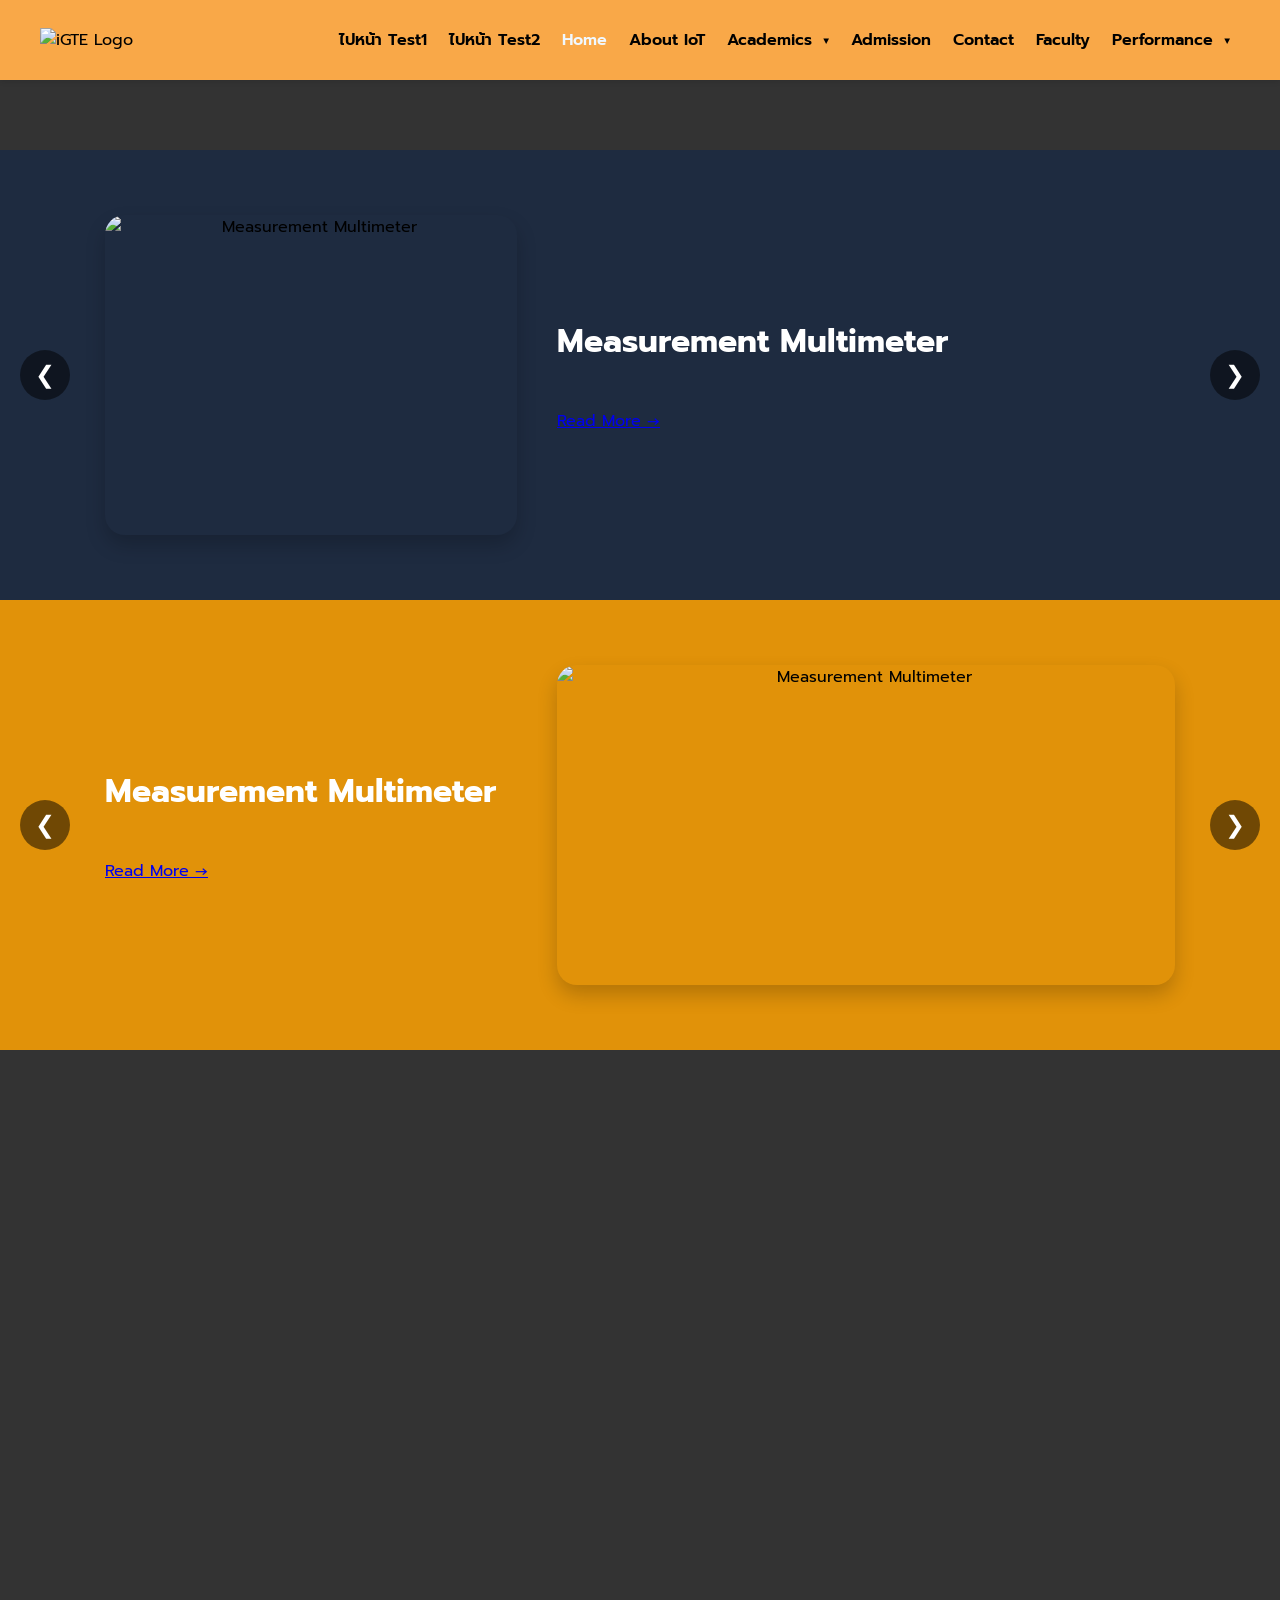
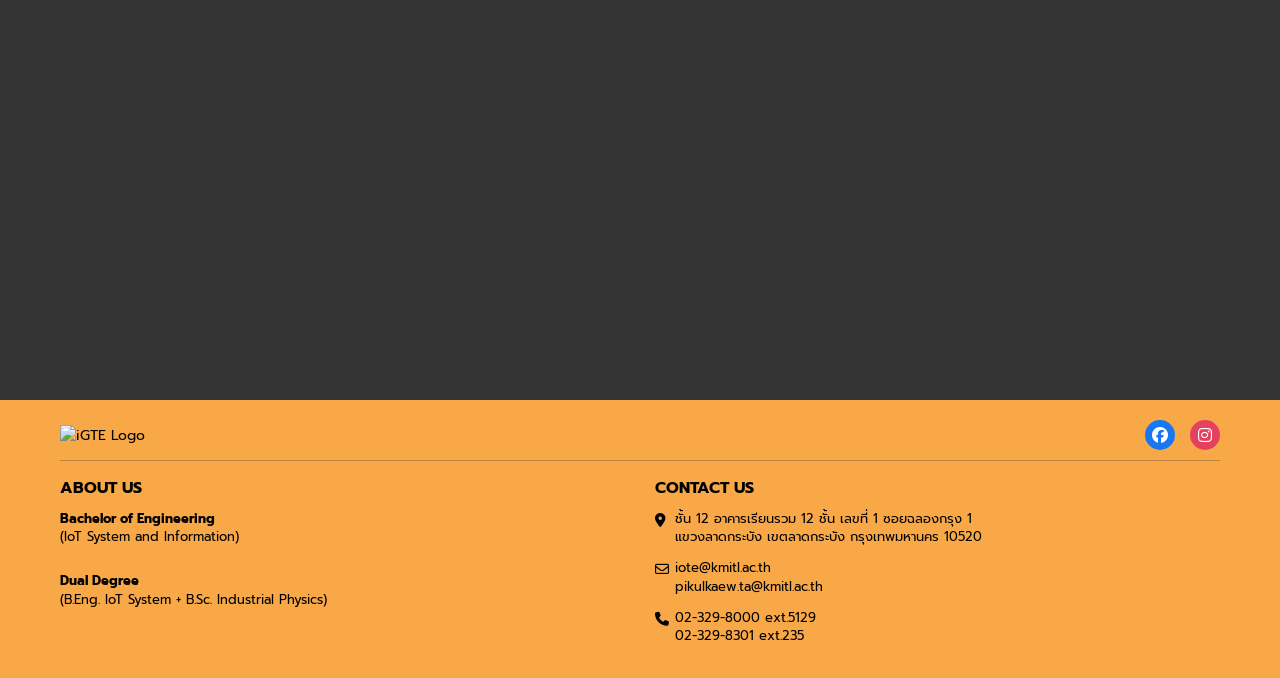
==== index.html @ b1ec57cf "up" ====
<!DOCTYPE html>
<html lang="th">

<head>
    <meta charset="UTF-8">
    <meta name="viewport" content="width=device-width, initial-scale=1.0">
    <title>ioTE KMITL</title>
    <link href="https://fonts.googleapis.com/css2?family=Prompt:wght@300;400;600&display=swap" rel="stylesheet">
    <link rel="stylesheet" href="https://cdnjs.cloudflare.com/ajax/libs/font-awesome/6.4.0/css/all.min.css">
    <link rel="stylesheet" href="style.css">
</head>

<body>

    <header class="navbar" id="main-nav">
        <div class="logo">
            <img src="https://placehold.co/180x60/orange/white?text=IoTE+KMITL" alt="iGTE Logo">
        </div>

        <div class="menu-icon" onclick="toggleMenu()">
            <span></span>
            <span></span>
            <span></span>
        </div>

        <nav id="menu-container">
            <ul class="nav-links">
                <li><a href="../Test1/Test1.html">ไปหน้า Test1</a></li>
                <li><a href="../Test2/Test2.html">ไปหน้า Test2</a></li>
                <li><a href="../Home/index.html" style="color:aliceblue">Home</a></li>
                <li><a href="../About_IoT/index.html">About IoT</a></li>

                <li class="dropdown">
                    <a href="../Academics/index.html">Academics <span class="arrow">▼</span></a>
                    <ul class="dropdown-menu">
                        <li><a href="../Academics/IoT/index.html">IoT System and information</a></li>
                        <li><a href="../Academics/ComIoT/index.html">Computer Engineering & IoT</a></li>
                    </ul>
                </li>

                <li><a href="../Admission/index.html">Admission</a></li>
                <li><a href="../Contact/index.html">Contact</a></li>
                <li><a href="../Faculty/index.html">Faculty</a></li>

                <li class="dropdown dropdown-right">
                    <a href="../Performance/index.html">Performance <span class="arrow">▼</span></a>
                    <ul class="dropdown-menu">
                        <li><a href="../Performance/DCL/index.html">Definition of Cybersecurity Lab</a></li>
                        <li><a href="../Performance/CLR/index.html">Cybersecurity Lab Researcher</a></li>
                    </ul>
                </li>
            </ul>
        </nav>
    </header>

    <main>
        <section class="home-demo">
            <div class="slider-container" style="background-color: #1e2b40; /* สีพื้นหลังตามภาพ */">
                <div class="slider-wrapper" id="sliderWrapper">
                    <div class="slide-item active">
                        <img src="img/Apirat.jpg" alt="Measurement Multimeter">
                        <div class="slide-content">
                            <h2>Measurement Multimeter</h2>
                            <a href="#">Read More →</a>
                        </div>
                    </div>
                    <div class="slide-item">
                        <img src="img/Attasit.jpg" alt="IoT Project">
                        <div class="slide-content">
                            <h2>IoT System</h2>
                            <a href="#">Read More →</a>
                        </div>
                    </div>
                    <div class="slide-item">
                        <img src="img/Auttapon.jpg" alt="IoT Project">
                        <div class="slide-content">
                            <h2>IoT System</h2>
                            <a href="#">Read More →</a>
                        </div>
                    </div>
                    <div class="slide-item">
                        <img src="img/Boonchana.jpg" alt="IoT System">
                        <div class="slide-content">
                            <h2>IoT System</h2>
                            <a href="#">Read More →</a>
                        </div>
                    </div>
                </div>

                <button class="prev-btn" onclick="moveSlide(-1)">&#10094;</button>
                <button class="next-btn" onclick="moveSlide(1)">&#10095;</button>
            </div>
            <div class="slider-container" style="background-color: #e19209; /* สีพื้นหลังตามภาพ */">
                <div class="slider-wrapper" id="sliderWrapper">
                    <div class="slide-item active">
                        <div class="slide-content">
                            <h2>Measurement Multimeter</h2>
                            <a href="#">Read More →</a>
                        </div>
                        <img src="img/Apirat.jpg" alt="Measurement Multimeter">
                    </div>
                    <div class="slide-item">
                        <div class="slide-content">
                            <h2>IoT System</h2>
                            <a href="#">Read More →</a>
                        </div>
                        <img src="img/Apirat.jpg" alt="Measurement Multimeter">
                    </div>
                    <div class="slide-item">
                        <div class="slide-content">
                            <h2>IoT System</h2>
                            <a href="#">Read More →</a>
                        </div>
                        <img src="img/Apirat.jpg" alt="Measurement Multimeter">
                    </div>
                    <div class="slide-item">
                        <div class="slide-content">
                            <h2>IoT System</h2>
                            <a href="#">Read More →</a>
                        </div>
                        <img src="img/Apirat.jpg" alt="Measurement Multimeter">
                    </div>
                </div>

                <button class="prev-btn" onclick="moveSlide(-1)">&#10094;</button>
                <button class="next-btn" onclick="moveSlide(1)">&#10095;</button>
            </div>
        </section>
    </main>

    <footer>
        <div class="container">
            <div class="footer-top">
                <div class="footer-logo">
                    <img src="https://placehold.co/150x50/orange/white?text=IoTE+Logo" alt="iGTE Logo">
                </div>
                <div class="social-icons">
                    <a href="#"><i class="fa-brands fa-facebook"></i></a>
                    <a href="#"><i class="fa-brands fa-instagram"></i></a>
                </div>
            </div>

            <hr class="footer-line">

            <div class="footer-bottom">
                <div class="footer-col">
                    <h3>ABOUT US</h3>
                    <p><strong>Bachelor of Engineering</strong><br>
                        (IoT System and Information)</p>
                    <br>
                    <p><strong>Dual Degree</strong><br>
                        (B.Eng. IoT System + B.Sc. Industrial Physics)</p>
                </div>

                <div class="footer-col contact-info">
                    <h3>CONTACT US</h3>
                    <div class="contact-item">
                        <i class="fa-solid fa-location-dot"></i>
                        <p>ชั้น 12 อาคารเรียนรวม 12 ชั้น เลขที่ 1 ซอยฉลองกรุง 1 <br>
                            แขวงลาดกระบัง เขตลาดกระบัง กรุงเทพมหานคร 10520</p>
                    </div>
                    <div class="contact-item">
                        <i class="fa-regular fa-envelope"></i>
                        <p>iote@kmitl.ac.th<br>pikulkaew.ta@kmitl.ac.th</p>
                    </div>
                    <div class="contact-item">
                        <i class="fa-solid fa-phone"></i>
                        <p>02-329-8000 ext.5129<br>02-329-8301 ext.235</p>
                    </div>
                </div>
            </div>
        </div>
    </footer>

    <script src="script.js"></script>
</body>

</html>
---- style.css ----
/* =========================================
   1. RESET & GLOBAL STYLES (การตั้งค่าพื้นฐาน)
   ========================================= */
* {
    margin: 0;
    padding: 0;
    box-sizing: border-box;
}

body {
    font-family: 'Prompt', sans-serif;
    background-color: #333; /* สีพื้นหลัง */
    
    /* Sticky Footer Setup: ดัน Footer ลงล่างเสมอ */
    display: flex;
    flex-direction: column;
    min-height: 100vh;
}

main {
    flex: 1; /* ส่วนเนื้อหาจะขยายเต็มพื้นที่ว่าง */
}

/* --- Layout Utilities --- */
.container {
    max-width: 1200px;
    margin: 0 auto;
    padding: 0 20px;
}

/* คลาสสำหรับหน้า Home (Demo) */
.home-demo {
    height: 2000px;      /* ความสูงหลอกๆ เพื่อให้มีพื้นที่เลื่อน */
    padding-top: 150px;  /* ดันเนื้อหาลงมา ไม่ให้โดน Header บัง */
    text-align: center;  /* จัดข้อความกึ่งกลาง */
}


/* =========================================
   2. HEADER & NAVIGATION (ส่วนหัวและเมนู)
   ========================================= */
.navbar {
    display: flex;
    justify-content: space-between;
    align-items: center;
    background-color: #F9A848;
    padding: 10px 40px;
    height: 80px;
    box-shadow: 0 2px 5px rgba(0,0,0,0.1);
    
    /* Fixed Position */
    position: fixed;
    top: 0; 
    width: 100%;
    z-index: 1000;
    transition: top 0.3s ease-in-out;
}

.logo img {
    height: 50px;
    object-fit: contain;
}

/* --- Menu List --- */
.nav-links {
    list-style: none;
    display: flex;
    gap: 2px;
    position: relative;
}

.nav-links li a {
    text-decoration: none;
    color: #000;
    font-weight: 600;
    font-size: 16px;
    transition: all 0.3s ease;
    display: block;
    padding: 20px 10px;
    border-radius: 8px;
}

.nav-links li a:hover,
.nav-links li a.active {
    color: #fff;
    background-color: rgba(255, 123, 0, 0.658);
}

.arrow {
    font-size: 10px;
    margin-left: 5px;
    vertical-align: middle;
}


/* =========================================
   3. DROPDOWN MENU (เมนูย่อย)
   ========================================= */
.dropdown { 
    position: relative; 
}

.dropdown-menu {
    display: none;
    position: absolute;
    top: 100%; /* ให้ติดขอบล่างปุ่มแม่พอดี */
    left: 0;
    background-color: #fff;
    box-shadow: 0 8px 16px rgba(0,0,0,0.2);
    min-width: 250px;
    list-style: none;
    padding: 10px 0;
    border-radius: 10px;
    z-index: 1000;
}

.dropdown:hover .dropdown-menu { 
    display: block; 
}

.dropdown-menu li a {
    color: #333;
    padding: 10px 20px;
    display: block;
    font-size: 14px;
    font-weight: 400;
}

.dropdown-menu li a:hover {
    background-color: #f1f1f1;
    color: #F9A848;
}

/* Dropdown ชิดขวา */
.dropdown-right .dropdown-menu {
    left: auto;
    right: 0;
}

/* สะพานล่องหนกันเมนูหายตอนเลื่อนเมาส์ */
.dropdown-menu::before {
    content: "";
    display: block;
    position: absolute;
    width: 100%;
    height: 20px;
    top: -20px;
    left: 0;
    background-color: transparent;
}


/* =========================================
   4. FOOTER (ส่วนท้ายเว็บ)
   ========================================= */
footer {
    background-color: #F9A848;
    padding: 20px 0; /* Compact size */
    color: #000;
    margin-top: auto; 
    font-size: 14px;
}

/* --- Footer Top (Logo & Social) --- */
.footer-top {
    display: flex;
    justify-content: space-between;
    align-items: center;
    margin-bottom: 10px;
}

.footer-logo img {
    height: 35px;
    object-fit: contain;
}

.social-icons a {
    color: #fff;
    font-size: 16px;
    margin-left: 10px;
    width: 30px; 
    height: 30px;
    display: inline-flex;
    justify-content: center;
    align-items: center;
    border-radius: 50%;
    text-decoration: none;
}
.social-icons a:nth-child(1) { background-color: #1877F2; }
.social-icons a:nth-child(2) { background-color: #E4405F; }

/* --- Footer Divider --- */
.footer-line {
    border: none;
    border-top: 1px solid #333;
    margin-bottom: 15px;
    opacity: 0.3;
}

/* --- Footer Bottom (Content) --- */
.footer-bottom {
    display: flex;
    justify-content: space-between;
    gap: 30px;
}

.footer-col { flex: 1; }

.footer-col h3 {
    font-weight: 700;
    margin-bottom: 10px;
    font-size: 16px;
    text-transform: uppercase;
}

.footer-col p {
    font-size: 13px;
    line-height: 1.4;
    margin-bottom: 5px;
}

/* --- Contact Info --- */
.contact-item {
    display: flex;
    align-items: flex-start;
    margin-bottom: 8px;
}

.contact-item i {
    width: 20px;
    font-size: 14px;
    margin-top: 3px; 
}


/* =========================================
   5. RESPONSIVE & MOBILE (ส่วนแสดงผลมือถือ)
   ========================================= */

/* --- ปุ่ม Hamburger (ซ่อนใน Desktop) --- */
.menu-icon {
    display: none;
    flex-direction: column;
    cursor: pointer;
    gap: 5px;
}

.menu-icon span {
    width: 25px; 
    height: 3px; 
    background-color: #000;
    transition: 0.3s;
}

/* --- Footer Responsive (Tablet/Mobile) --- */
@media (max-width: 768px) {
    .footer-bottom, .footer-top {
        flex-direction: column;
        text-align: center;
        gap: 15px;
    }
    .footer-line { margin: 15px 0; }
    .social-icons { margin-top: 10px; }
    .contact-item { justify-content: center; }
}

/* --- Navbar Responsive (Mobile Menu) --- */
@media screen and (max-width: 950px) {
    /* แสดงปุ่ม Hamburger */
    .menu-icon { 
        display: flex; 
    }

    /* ซ่อนเมนูหลัก และปรับให้เป็น Popup */
    #menu-container {
        display: none; 
        position: absolute;
        top: 60px; /* ความสูงเท่า Navbar ใหม่ */
        left: 0; 
        width: 100%;
        background-color: #F9A848; 
        padding-bottom: 20px;
        box-shadow: 0 5px 5px rgba(0,0,0,0.1);
        flex-direction: column;
    }

    /* แสดงเมนูเมื่อมี Class .show */
    #menu-container.show { 
        display: block; 
    }

    /* จัดเรียงลิงก์เป็นแนวตั้ง */
    .nav-links {
        flex-direction: column;
        gap: 0; 
    }

    .nav-links li {
        width: 100%;
        text-align: center;
    }
    
    /* ปรับ Dropdown ในมือถือ */
    .dropdown-menu {
        position: static;
        width: 100%;
        box-shadow: none;
        background-color: #F9A848;
        display: none;
        padding: 0;
    }
    
    .dropdown:hover .dropdown-menu {
        display: block;
    }
    
    .dropdown-menu::before { display: none; }
}
.slider-container {
    position: relative;
    width: 100%;
    max-width: 1440px;
    margin: 0 auto 40px auto;
    overflow: hidden; /* ซ่อนรูปที่ไม่เกี่ยวข้อง */
    /* border-radius: 15px; */
    margin: 0%;
    padding: 25px;
}
.slider-wrapper {
    display: flex;
    transition: transform 0.5s ease-in-out;
}

.slide-item {
    min-width: 100%;
    display: grid; /* ใช้ Grid แทน Flex เพื่อล็อคคอลัมน์ */
    grid-template-columns: 1fr 1.5fr; /* ฝั่งรูป 1 ส่วน, ฝั่งข้อความ 1.5 ส่วน */
    align-items: center; /* จัดให้อยู่กึ่งกลางแนวตั้งพร้อมกัน */
    padding: 40px 80px; /* เพิ่ม padding ซ้ายขวาให้ห่างจากปุ่มลูกศร */
    gap: 40px; /* ระยะห่างระหว่างรูปกับข้อความที่คงที่ */
    box-sizing: border-box;
}

/* ล็อคขนาดรูปภาพ */
.slide-item img {
    width: 100%;       /* กว้างเต็มคอลัมน์ที่ Grid แบ่งให้ */
    height: 320px;     /* บังคับความสูงเท่ากันทุกรูป */
    object-fit: cover; /* ตัดรูปให้พอดีกรอบ ไม่ให้รูปเบี้ยว */
    border-radius: 20px;
    box-shadow: 0 10px 20px rgba(0,0,0,0.2);
}

/* ล็อคตำแหน่งข้อความ */
.slide-content {
    text-align: left;
    display: flex;
    flex-direction: column;
    justify-content: center;
}

.slide-content h2 {
    font-size: 2rem;
    margin-bottom: 15px;
    color: white;
    /* ถ้าชื่อยาวเกินไป ให้ขึ้นบรรทัดใหม่แต่ไม่ดัน Layout */
    min-height: 2.4em; 
}

/* ปุ่มกด */
.prev-btn, .next-btn {
    position: absolute;
    top: 50%;
    transform: translateY(-50%);
    
    width: 50px;  /* 1. กำหนดความกว้างที่แน่นอน */
    height: 50px; /* 1. กำหนดความสูงให้เท่ากับความกว้าง */
    /* padding: 15px; เอาบรรทัดนี้ออก */

    display: flex;           /* 3. ใช้ Flexbox */
    justify-content: center; /* 3. จัดกึ่งกลางแนวนอน */
    align-items: center;     /* 3. จัดกึ่งกลางแนวตั้ง */

    background: rgba(0, 0, 0, 0.5); /* ปรับสีพื้นหลังให้เข้มขึ้นนิดนึงเพื่อให้เห็นชัด (ตามรูป) */
    border: none;
    color: white;
    font-size: 24px; /* เพิ่มขนาดไอคอนให้สมดุลกับปุ่ม */
    cursor: pointer;
    z-index: 10;
    border-radius: 50%; /* 2. เมื่อกว้าง=สูง อันนี้จะทำให้เป็นวงกลมเป๊ะ */
    transition: 0.3s;
}

/* ส่วนอื่นๆ เหมือนเดิมครับ */
.prev-btn:hover, .next-btn:hover {
    background: rgba(255, 170, 66, 0.8);
}
.prev-btn { left: 20px; }
.next-btn { right: 20px; }

@media (max-width: 768px) {
    .slide-item {
        grid-template-columns: 1fr; /* เปลี่ยนเป็นคอลัมน์เดียว */
        text-align: center;
        padding: 40px 20px; /* ลด Padding ลง */
    }
    .slide-content {
        align-items: center; /* จัดข้อความให้อยู่ตรงกลาง */
    }
}
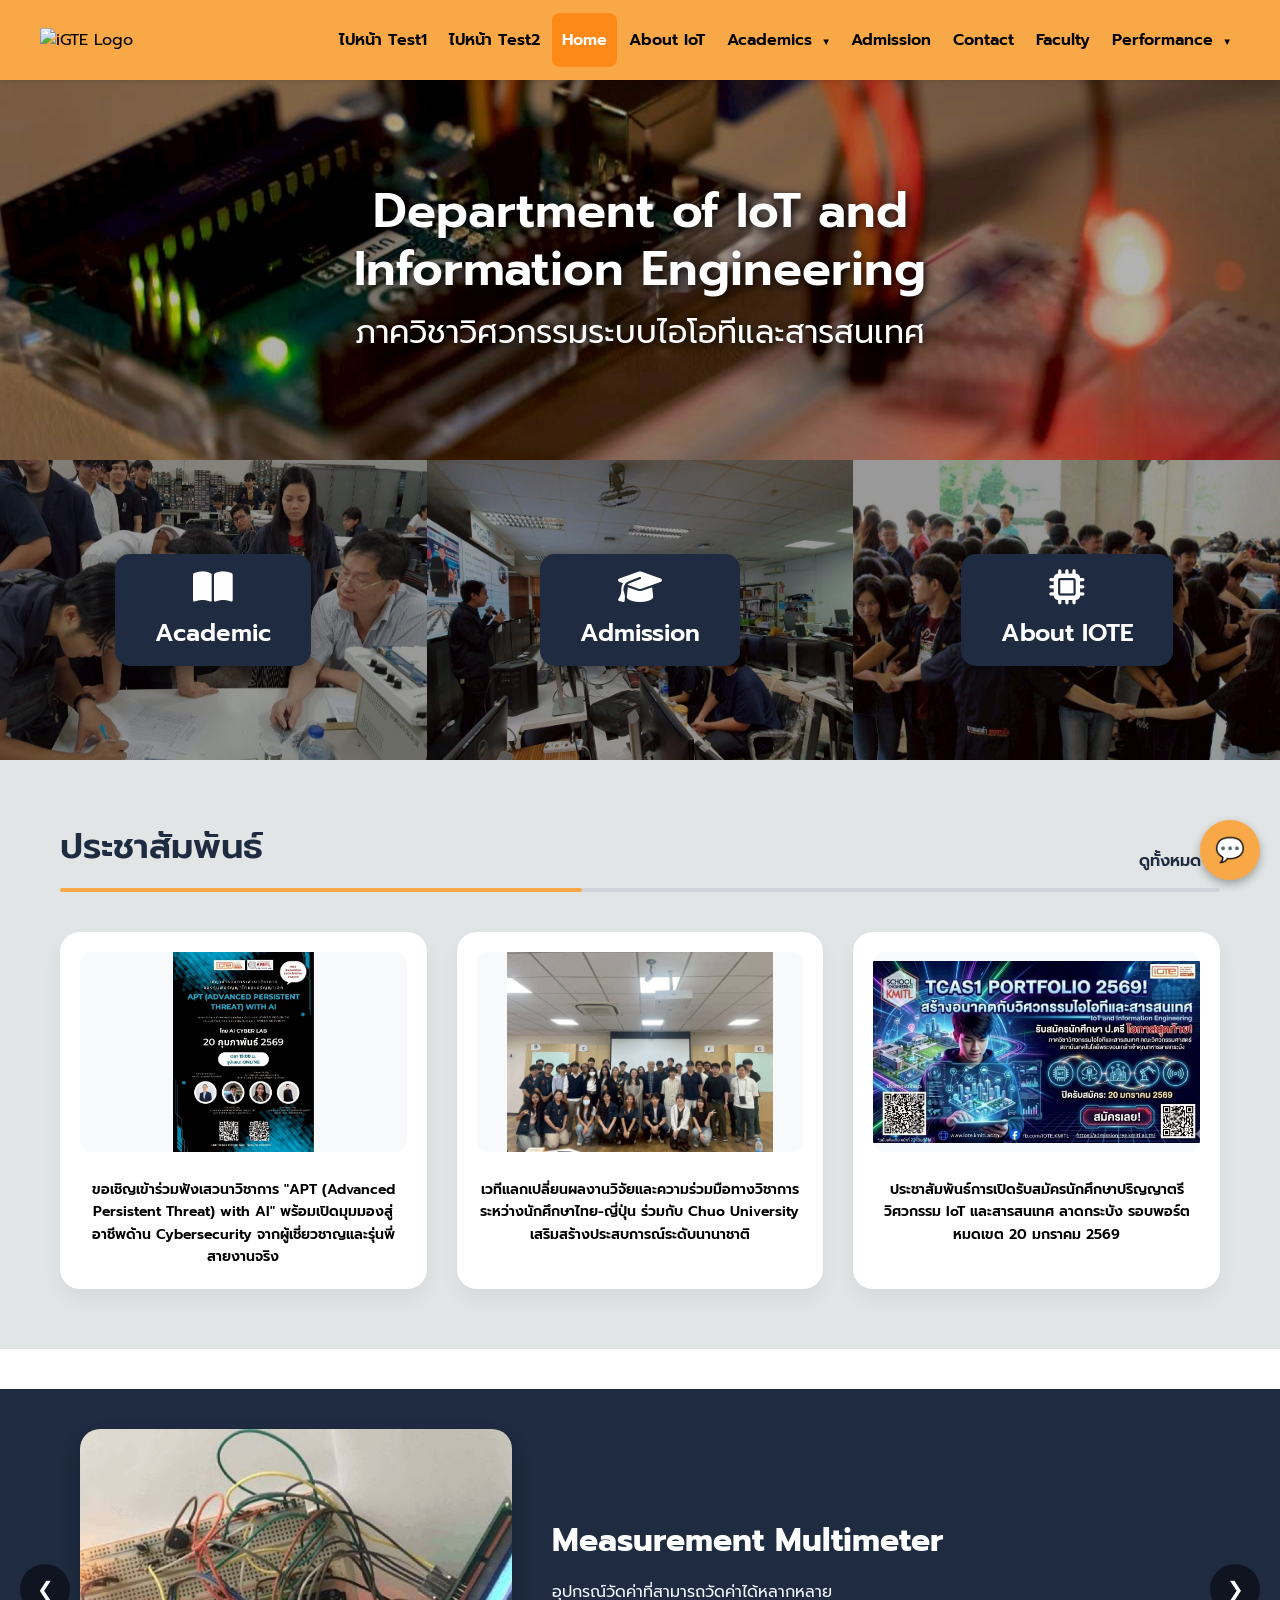
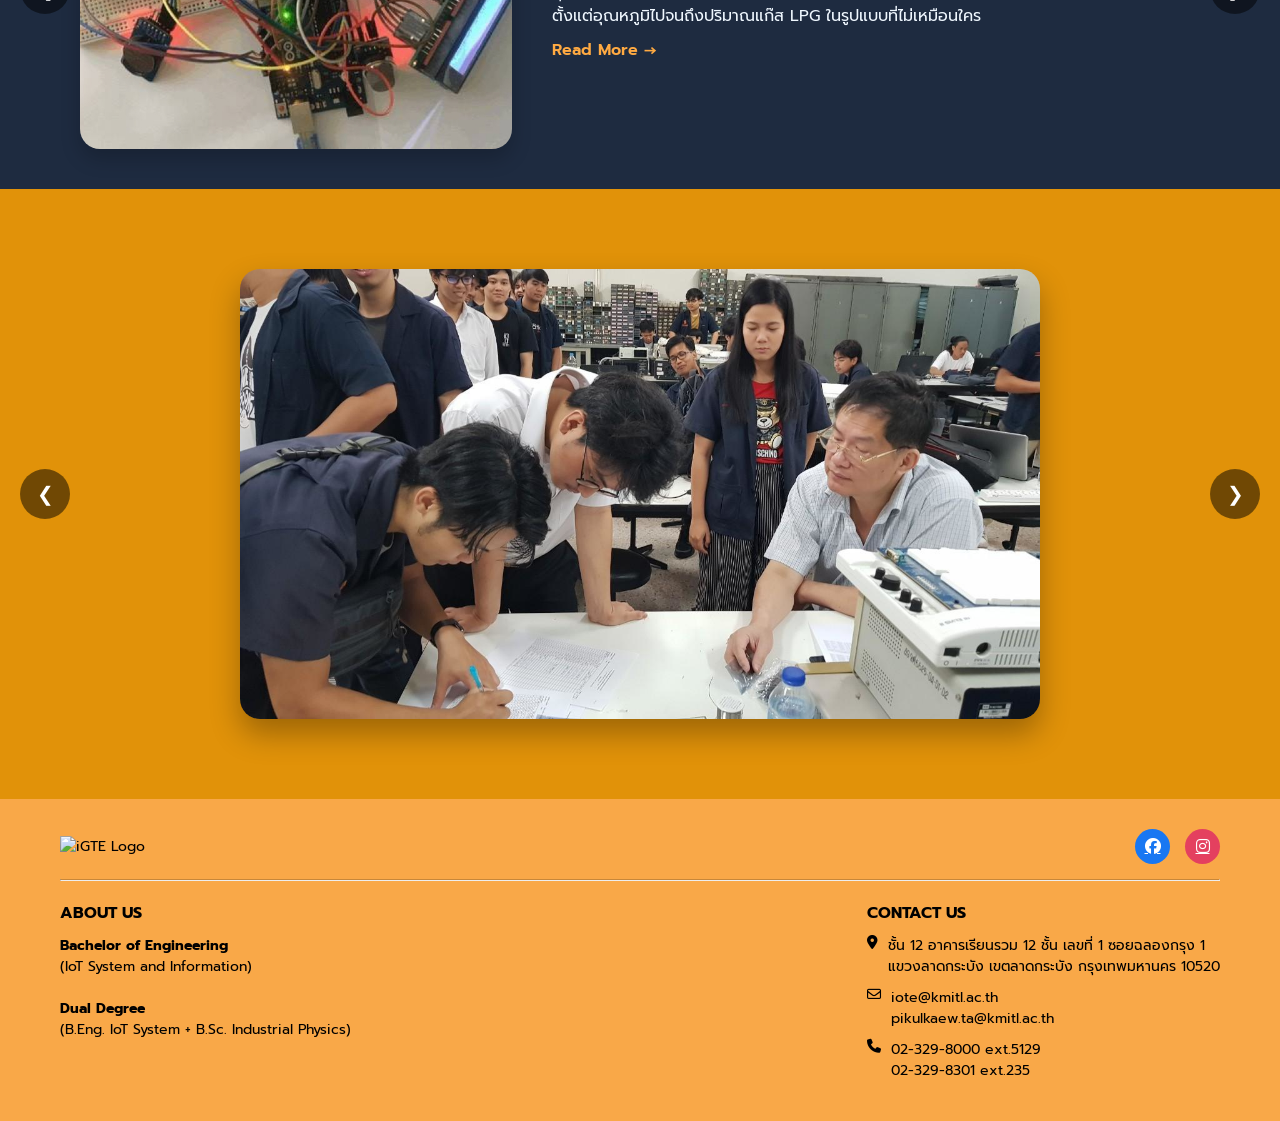
==== commit e2153e9b: "up" ====
--- a/index.html
+++ b/index.html
@@ -25,28 +25,25 @@
 
         <nav id="menu-container">
             <ul class="nav-links">
-                <li><a href="../Test1/Test1.html">ไปหน้า Test1</a></li>
-                <li><a href="../Test2/Test2.html">ไปหน้า Test2</a></li>
-                <li><a href="../Home/index.html" style="color:aliceblue">Home</a></li>
-                <li><a href="../About_IoT/index.html">About IoT</a></li>
-
+                <li><a href="Test1/Test1.html">ไปหน้า Test1</a></li>
+                <li><a href="Test2/Test2.html">ไปหน้า Test2</a></li>
+                <li><a href="index.html" class="active">Home</a></li>
+                <li><a href="About_IoT/IoT/index.html">About IoT</a></li>
                 <li class="dropdown">
-                    <a href="../Academics/index.html">Academics <span class="arrow">▼</span></a>
+                    <a href="Academics/index.html">Academics <span class="arrow">▼</span></a>
                     <ul class="dropdown-menu">
-                        <li><a href="../Academics/IoT/index.html">IoT System and information</a></li>
-                        <li><a href="../Academics/ComIoT/index.html">Computer Engineering & IoT</a></li>
+                        <li><a href="Academics/IoT/index.html">IoT System and information</a></li>
+                        <li><a href="Academics/ComIoT/index.html">Computer Engineering & IoT</a></li>
                     </ul>
                 </li>
-
-                <li><a href="../Admission/index.html">Admission</a></li>
-                <li><a href="../Contact/index.html">Contact</a></li>
-                <li><a href="../Faculty/index.html">Faculty</a></li>
-
+                <li><a href="Admission/index.html">Admission</a></li>
+                <li><a href="Contact/index.html">Contact</a></li>
+                <li><a href="Faculty/index.html">Faculty</a></li>
                 <li class="dropdown dropdown-right">
-                    <a href="../Performance/index.html">Performance <span class="arrow">▼</span></a>
+                    <a href="Performance/index.html">Performance <span class="arrow">▼</span></a>
                     <ul class="dropdown-menu">
-                        <li><a href="../Performance/DCL/index.html">Definition of Cybersecurity Lab</a></li>
-                        <li><a href="../Performance/CLR/index.html">Cybersecurity Lab Researcher</a></li>
+                        <li><a href="Performance/DCL/index.html">Definition of Cybersecurity Lab</a></li>
+                        <li><a href="Performance/CLR/index.html">Cybersecurity Lab Researcher</a></li>
                     </ul>
                 </li>
             </ul>
@@ -54,78 +51,204 @@
     </header>
 
     <main>
+        <section class="hero-section">
+
+            <div class="hero-top">
+                <div class="hero-text">
+                    <h1>Department of IoT and<br>Information Engineering</h1>
+                    <h2>ภาควิชาวิศวกรรมระบบไอโอทีและสารสนเทศ</h2>
+                </div>
+            </div>
+
+            <div class="hero-bottom-grid">
+
+                <a href="Academics/index.html" class="feature-box"
+                    style="background-image: url('img3/LINE_ALBUM_main_260223_2.jpg');">
+                    <div class="feature-label">
+                        <i class="fa-solid fa-book-open"></i>
+                        <span>Academic</span>
+                    </div>
+                </a>
+
+                <a href="Admission/index.html" class="feature-box"
+                    style="background-image: url('img3/LINE_ALBUM_main_260223_3.jpg');">
+                    <div class="feature-label">
+                        <i class="fa-solid fa-graduation-cap"></i>
+                        <span>Admission</span>
+                    </div>
+                </a>
+
+                <a href="About_IoT/IoT/index.html" class="feature-box"
+                    style="background-image: url('img3/LINE_ALBUM_main_260223_4.jpg');">
+                    <div class="feature-label">
+                        <i class="fa-solid fa-microchip"></i>
+                        <span>About IOTE</span>
+                    </div>
+                </a>
+
+            </div>
+        </section>
+
+        <section class="news-section">
+            <div class="container">
+
+                <div class="news-header">
+                    <h2>ประชาสัมพันธ์</h2>
+                    <a href="Home/public_relations/index.html" class="view-all">ดูทั้งหมด &#10142;</a>
+                </div>
+                <div class="news-divider"></div>
+
+                <div class="news-grid">
+
+                    <div class="news-card">
+                        <img src="img3/LINE_ALBUM_main_260223_5.jpg" alt="News 1">
+                        <p>ขอเชิญเข้าร่วมฟังเสวนาวิชาการ "APT (Advanced Persistent Threat) with AI"
+                            พร้อมเปิดมุมมองสู่อาชีพด้าน Cybersecurity จากผู้เชี่ยวชาญและรุ่นพี่สายงานจริง</p>
+                    </div>
+
+                    <div class="news-card">
+                        <img src="img3/LINE_ALBUM_main_260223_6.jpg" alt="News 2">
+                        <p>เวทีแลกเปลี่ยนผลงานวิจัยและความร่วมมือทางวิชาการระหว่างนักศึกษาไทย-ญี่ปุ่น ร่วมกับ Chuo
+                            University เสริมสร้างประสบการณ์ระดับนานาชาติ</p>
+                    </div>
+
+                    <div class="news-card">
+                        <img src="img3/LINE_ALBUM_main_260223_7.jpg" alt="News 3">
+                        <p>ประชาสัมพันธ์การเปิดรับสมัครนักศึกษาปริญญาตรี วิศวกรรม IoT และสารสนเทศ ลาดกระบัง รอบพอร์ต
+                            หมดเขต 20 มกราคม 2569</p>
+                    </div>
+
+                </div>
+            </div>
+        </section>
+
         <section class="home-demo">
-            <div class="slider-container" style="background-color: #1e2b40; /* สีพื้นหลังตามภาพ */">
-                <div class="slider-wrapper" id="sliderWrapper">
-                    <div class="slide-item active">
-                        <img src="img/Apirat.jpg" alt="Measurement Multimeter">
+
+            <div class="slider-container" style="background-color: #1e2b40;">
+                <div class="slider-wrapper">
+                    <div class="slide-item">
+                        <img src="img2/LINE_ALBUM_รูปเจค_260223_1.jpg" alt="Measurement Multimeter">
                         <div class="slide-content">
                             <h2>Measurement Multimeter</h2>
-                            <a href="#">Read More →</a>
-                        </div>
-                    </div>
-                    <div class="slide-item">
-                        <img src="img/Attasit.jpg" alt="IoT Project">
-                        <div class="slide-content">
-                            <h2>IoT System</h2>
-                            <a href="#">Read More →</a>
-                        </div>
-                    </div>
-                    <div class="slide-item">
-                        <img src="img/Auttapon.jpg" alt="IoT Project">
-                        <div class="slide-content">
-                            <h2>IoT System</h2>
-                            <a href="#">Read More →</a>
-                        </div>
-                    </div>
-                    <div class="slide-item">
-                        <img src="img/Boonchana.jpg" alt="IoT System">
-                        <div class="slide-content">
-                            <h2>IoT System</h2>
-                            <a href="#">Read More →</a>
-                        </div>
-                    </div>
-                </div>
-
-                <button class="prev-btn" onclick="moveSlide(-1)">&#10094;</button>
-                <button class="next-btn" onclick="moveSlide(1)">&#10095;</button>
-            </div>
-            <div class="slider-container" style="background-color: #e19209; /* สีพื้นหลังตามภาพ */">
-                <div class="slider-wrapper" id="sliderWrapper">
-                    <div class="slide-item active">
-                        <div class="slide-content">
-                            <h2>Measurement Multimeter</h2>
-                            <a href="#">Read More →</a>
-                        </div>
-                        <img src="img/Apirat.jpg" alt="Measurement Multimeter">
-                    </div>
-                    <div class="slide-item">
-                        <div class="slide-content">
-                            <h2>IoT System</h2>
-                            <a href="#">Read More →</a>
-                        </div>
-                        <img src="img/Apirat.jpg" alt="Measurement Multimeter">
-                    </div>
-                    <div class="slide-item">
-                        <div class="slide-content">
-                            <h2>IoT System</h2>
-                            <a href="#">Read More →</a>
-                        </div>
-                        <img src="img/Apirat.jpg" alt="Measurement Multimeter">
-                    </div>
-                    <div class="slide-item">
-                        <div class="slide-content">
-                            <h2>IoT System</h2>
-                            <a href="#">Read More →</a>
-                        </div>
-                        <img src="img/Apirat.jpg" alt="Measurement Multimeter">
-                    </div>
-                </div>
-
-                <button class="prev-btn" onclick="moveSlide(-1)">&#10094;</button>
-                <button class="next-btn" onclick="moveSlide(1)">&#10095;</button>
-            </div>
+                            <p style="color: aliceblue; padding-bottom: 10px;">อุปกรณ์วัดค่าที่สามารถวัดค่าได้หลากหลาย <br>ตั้งแต่อุณหภูมิไปจนถึงปริมาณแก๊ส LPG ในรูปแบบที่ไม่เหมือนใคร</p>
+                            <a href="Home/Project/pro1/index.html">Read More →</a>
+                        </div>
+                    </div>
+                    <div class="slide-item">
+                        <img src="img2/LINE_ALBUM_รูปเจค_260223_2.jpg" alt="Safety cap">
+                        <div class="slide-content">
+                            <h2>Safety cap</h2>
+                            <p style="color: aliceblue; padding-bottom: 10px;">หมวกที่มาพร้อมกับเซนเซอร์ตรวจจับความเร่งแบบ 3 แกน <br>และชุดหลอดไฟ LED เพื่อความปลอดภัยบนท้องถนนของคุณและคนรอบตัว</p>
+                            <a href="Home/Project/pro2/index.html">Read More →</a>
+                        </div>
+                    </div>
+                    <div class="slide-item">
+                        <img src="img2/LINE_ALBUM_รูปเจค_260223_3.jpg" alt="Automatic Blending Machine">
+                        <div class="slide-content">
+                            <h2>Automatic Blending Machine</h2>
+                            <p style="color: aliceblue; padding-bottom: 10px;">เมื่อเครื่องดื่มของคุณ จะคงความอร่อยได้ทุกครั้งทุกที่ทุกเวลา</p>
+                            <a href="Home/Project/pro3/index.html">Read More →</a>
+                        </div>
+                    </div>
+                    <div class="slide-item">
+                        <img src="img2/TrashBin.png" alt="Safety cap">
+                        <div class="slide-content">
+                            <h2>ถังวัดปริมาณ</h2>
+                            <p style="color: aliceblue; padding-bottom: 10px;">จะดีแค่ไหน ถ้าถังขยะบอกคุณได้ว่าคุณควรจะทำอะไรซักทีได้แล้วนะ <br>ก่อนที่มันจะเต็มไปกว่านี้</p>
+                            <a href="Home/Project/pro4/index.html">Read More →</a>
+                        </div>
+                    </div>
+                </div>
+                <button class="prev-btn">&#10094;</button>
+                <button class="next-btn">&#10095;</button>
+            </div>
+
+            <div class="slider-container slider-style-2" style="background-color: #e19209;">
+                <div class="slider-wrapper">
+                    <div class="slide-item-full">
+                        <img src="img1/LINE_ALBUM_รูปกิจ_260223_1.jpg" alt="Performance">
+                    </div>
+                    <div class="slide-item-full">
+                        <img src="img1/LINE_ALBUM_รูปกิจ_260223_2.jpg" alt="Performance">
+                    </div>
+                    <div class="slide-item-full">
+                 ฆ       <img src="img1/LINE_ALBUM_รูปกิจ_260223_3.jpg" alt="Performance">
+                    </div>
+                     <div class="slide-item-full">
+                        <img src="img1/LINE_ALBUM_รูปกิจ_260223_4.jpg" alt="Performance">
+                    </div>
+                    <div class="slide-item-full">
+                        <img src="img1/LINE_ALBUM_รูปกิจ_260223_5.jpg" alt="Performance">
+                    </div>
+                    <div class="slide-item-full">
+                        <img src="img1/LINE_ALBUM_รูปกิจ_260223_6.jpg" alt="Performance">
+                    </div>
+                     <div class="slide-item-full">
+                        <img src="img1/LINE_ALBUM_รูปกิจ_260223_7.jpg" alt="Performance">
+                    </div>
+                    <div class="slide-item-full">
+                        <img src="img1/LINE_ALBUM_รูปกิจ_260223_8.jpg" alt="Performance">
+                    </div>
+                    <div class="slide-item-full">
+                        <img src="img1/LINE_ALBUM_รูปกิจ_260223_9.jpg" alt="Performance">
+                    </div>
+                     <div class="slide-item-full">
+                        <img src="img1/LINE_ALBUM_รูปกิจ_260223_10.jpg" alt="Performance">
+                    </div>
+                    <div class="slide-item-full">
+                        <img src="img1/LINE_ALBUM_รูปกิจ_260223_11.jpg" alt="Performance">
+                    </div>
+                    <div class="slide-item-full">
+                        <img src="img1/LINE_ALBUM_รูปกิจ_260223_12.jpg" alt="Performance">
+                    </div>
+                     <div class="slide-item-full">
+                        <img src="img1/LINE_ALBUM_รูปกิจ_260223_13.jpg" alt="Performance">
+                    </div>
+                    <div class="slide-item-full">
+                        <img src="img1/LINE_ALBUM_รูปกิจ_260223_14.jpg" alt="Performance">
+                    </div>
+                </div>
+                <button class="prev-btn">&#10094;</button>
+                <button class="next-btn">&#10095;</button>
+            </div>
+
         </section>
+        <div class="chatbot-widget-container">
+            <button id="chat-launcher-btn" onclick="toggleChatbot()">
+                💬
+            </button>
+
+            <div id="chatbot-card" class="chatbot-card">
+
+                <div class="chatbot-header">
+                    <span>คำถามที่พบบ่อย (FAQ) </span>
+                    <span class="close-icon" onclick="toggleChatbot()">✕</span>
+                </div>
+
+                <div class="chatbot-body">
+                    <div id="menu-view">
+                    </div>
+
+                    <div id="chat-view" style="display: none;">
+                        <div class="chat-bubble user-bubble" id="chat-question">...</div>
+                        <div class="bot-response-container">
+                            <div class="bot-avatar-small"><img src="img2/Frame 665.png" alt="bot"></div>
+                            <div class="chat-bubble bot-bubble" id="chat-answer">...</div>
+                        </div>
+                    </div>
+                </div>
+
+                <div class="chatbot-footer">
+                    <div id="footer-menu-btn" class="footer-btn main-btn">Ask About IoT</div>
+                    <div id="footer-back-btn" class="footer-btn back-btn" onclick="goBack()" style="display: none;">↶
+                        BACK</div>
+                    <div class="bot-mascot">
+                        <img src="img2/Frame 665.png" alt="Bot">
+                    </div>
+                </div>
+            </div>
+
+        </div>
     </main>
 
     <footer>
@@ -139,19 +262,14 @@
                     <a href="#"><i class="fa-brands fa-instagram"></i></a>
                 </div>
             </div>
-
             <hr class="footer-line">
-
             <div class="footer-bottom">
                 <div class="footer-col">
                     <h3>ABOUT US</h3>
-                    <p><strong>Bachelor of Engineering</strong><br>
-                        (IoT System and Information)</p>
+                    <p><strong>Bachelor of Engineering</strong><br>(IoT System and Information)</p>
                     <br>
-                    <p><strong>Dual Degree</strong><br>
-                        (B.Eng. IoT System + B.Sc. Industrial Physics)</p>
-                </div>
-
+                    <p><strong>Dual Degree</strong><br>(B.Eng. IoT System + B.Sc. Industrial Physics)</p>
+                </div>
                 <div class="footer-col contact-info">
                     <h3>CONTACT US</h3>
                     <div class="contact-item">
--- a/style.css
+++ b/style.css
@@ -1,5 +1,5 @@
 /* =========================================
-   1. RESET & GLOBAL STYLES (การตั้งค่าพื้นฐาน)
+   1. RESET & GLOBAL STYLES
    ========================================= */
 * {
     margin: 0;
@@ -9,35 +9,31 @@
 
 body {
     font-family: 'Prompt', sans-serif;
-    background-color: #333; /* สีพื้นหลัง */
-    
-    /* Sticky Footer Setup: ดัน Footer ลงล่างเสมอ */
+    background-color: #ffffff;
     display: flex;
     flex-direction: column;
     min-height: 100vh;
 }
 
 main {
-    flex: 1; /* ส่วนเนื้อหาจะขยายเต็มพื้นที่ว่าง */
-}
-
-/* --- Layout Utilities --- */
+    flex: 1;
+}
+
 .container {
     max-width: 1200px;
     margin: 0 auto;
     padding: 0 20px;
 }
 
-/* คลาสสำหรับหน้า Home (Demo) */
+/* ดันเนื้อหาลงมาหลบ Header ที่มีความสูง 80px */
 .home-demo {
-    height: 2000px;      /* ความสูงหลอกๆ เพื่อให้มีพื้นที่เลื่อน */
-    padding-top: 150px;  /* ดันเนื้อหาลงมา ไม่ให้โดน Header บัง */
-    text-align: center;  /* จัดข้อความกึ่งกลาง */
-}
-
-
-/* =========================================
-   2. HEADER & NAVIGATION (ส่วนหัวและเมนู)
+    padding-top: 40px;
+    padding-bottom: 0px;
+    text-align: center;
+}
+
+/* =========================================
+   2. HEADER & NAVIGATION
    ========================================= */
 .navbar {
     display: flex;
@@ -46,11 +42,9 @@
     background-color: #F9A848;
     padding: 10px 40px;
     height: 80px;
-    box-shadow: 0 2px 5px rgba(0,0,0,0.1);
-    
-    /* Fixed Position */
+    box-shadow: 0 2px 5px rgba(0, 0, 0, 0.1);
     position: fixed;
-    top: 0; 
+    top: 0;
     width: 100%;
     z-index: 1000;
     transition: top 0.3s ease-in-out;
@@ -61,12 +55,10 @@
     object-fit: contain;
 }
 
-/* --- Menu List --- */
 .nav-links {
     list-style: none;
     display: flex;
     gap: 2px;
-    position: relative;
 }
 
 .nav-links li a {
@@ -76,7 +68,7 @@
     font-size: 16px;
     transition: all 0.3s ease;
     display: block;
-    padding: 20px 10px;
+    padding: 15px 10px;
     border-radius: 8px;
 }
 
@@ -89,33 +81,30 @@
 .arrow {
     font-size: 10px;
     margin-left: 5px;
-    vertical-align: middle;
-}
-
-
-/* =========================================
-   3. DROPDOWN MENU (เมนูย่อย)
-   ========================================= */
-.dropdown { 
-    position: relative; 
+}
+
+/* =========================================
+   3. DROPDOWN MENU
+   ========================================= */
+.dropdown {
+    position: relative;
 }
 
 .dropdown-menu {
     display: none;
     position: absolute;
-    top: 100%; /* ให้ติดขอบล่างปุ่มแม่พอดี */
+    top: 100%;
     left: 0;
     background-color: #fff;
-    box-shadow: 0 8px 16px rgba(0,0,0,0.2);
+    box-shadow: 0 8px 16px rgba(0, 0, 0, 0.2);
     min-width: 250px;
     list-style: none;
     padding: 10px 0;
     border-radius: 10px;
-    z-index: 1000;
-}
-
-.dropdown:hover .dropdown-menu { 
-    display: block; 
+}
+
+.dropdown:hover .dropdown-menu {
+    display: block;
 }
 
 .dropdown-menu li a {
@@ -131,13 +120,11 @@
     color: #F9A848;
 }
 
-/* Dropdown ชิดขวา */
 .dropdown-right .dropdown-menu {
     left: auto;
     right: 0;
 }
 
-/* สะพานล่องหนกันเมนูหายตอนเลื่อนเมาส์ */
 .dropdown-menu::before {
     content: "";
     display: block;
@@ -149,95 +136,194 @@
     background-color: transparent;
 }
 
-
-/* =========================================
-   4. FOOTER (ส่วนท้ายเว็บ)
+/* =========================================
+   4. SLIDERS (สไลด์ทั้ง 2 แบบ)
+   ========================================= */
+.slider-container {
+    position: relative;
+    width: 100%;
+    max-width: 100%;
+    margin: 0%;
+    overflow: hidden;
+    /* ป้องกันภาพล้นขอบ */
+    padding: 0%;
+    border-radius: 0%;
+}
+
+.slider-wrapper {
+    display: flex;
+    transition: transform 0.5s ease-in-out;
+}
+
+/* แบบที่ 1: ซ้ายรูป ขวาข้อความ */
+.slide-item {
+    min-width: 100%;
+    display: grid;
+    grid-template-columns: 1fr 1.5fr;
+    align-items: center;
+    padding: 40px 80px;
+    gap: 40px;
+    box-sizing: border-box;
+}
+
+.slide-item img {
+    width: 100%;
+    height: 320px;
+    object-fit: cover;
+    border-radius: 20px;
+    box-shadow: 0 10px 20px rgba(0, 0, 0, 0.2);
+}
+
+.slide-content {
+    text-align: left;
+    display: flex;
+    flex-direction: column;
+    justify-content: center;
+}
+
+.slide-content h2 {
+    font-size: 2rem;
+    margin-bottom: 15px;
+    color: white;
+}
+
+.slide-content a {
+    color: #ffaa42;
+    text-decoration: none;
+    font-weight: 600;
+}
+
+/* แบบที่ 2: รูปภาพขนาดใหญ่ตรงกลาง */
+.slider-style-2 {
+    padding: 60px 40px;
+    /* เพิ่ม padding ซ้าย-ขวา เป็น 40px */
+    display: flex;
+    justify-content: center;
+}
+
+.slide-item-full {
+    min-width: 100%;
+    display: flex;
+    justify-content: center;
+    /* กึ่งกลางแนวนอน */
+    align-items: center;
+    /* กึ่งกลางแนวตั้ง */
+}
+
+.slide-item-full img {
+    width: 80%;
+    /* ลดจาก 85% เหลือ 80% เพื่อให้มีพื้นที่ว่างข้างขอบมากขึ้น */
+    max-width: 800px;
+    /* จำกัดความกว้างสูงสุดไม่ให้ใหญ่เกินไปบนจอคอม */
+    height: auto;
+    /* เปลี่ยนจาก 450px เป็น auto เพื่อให้สัดส่วนรูปไม่เพี้ยน */
+    aspect-ratio: 16 / 9;
+    /* กำหนดสัดส่วนรูปแทนการ fix ความสูง */
+    object-fit: cover;
+    border-radius: 20px;
+    box-shadow: 0 15px 30px rgba(0, 0, 0, 0.3);
+    margin: 20px auto;
+    /* เพิ่ม Margin รอบๆ รูป */
+}
+
+/* ปุ่มเลื่อนสไลด์ (ใช้ร่วมกัน) */
+.prev-btn,
+.next-btn {
+    position: absolute;
+    top: 50%;
+    transform: translateY(-50%);
+    width: 50px;
+    height: 50px;
+    display: flex;
+    justify-content: center;
+    align-items: center;
+    background: rgba(0, 0, 0, 0.5);
+    border: none;
+    color: white;
+    font-size: 20px;
+    cursor: pointer;
+    z-index: 10;
+    border-radius: 50%;
+    transition: background 0.3s;
+}
+
+.prev-btn:hover,
+.next-btn:hover {
+    background: rgba(255, 170, 66, 0.9);
+}
+
+.prev-btn {
+    left: 20px;
+}
+
+.next-btn {
+    right: 20px;
+}
+
+/* =========================================
+   5. FOOTER
    ========================================= */
 footer {
     background-color: #F9A848;
-    padding: 20px 0; /* Compact size */
+    padding: 30px 0;
     color: #000;
-    margin-top: auto; 
+    margin-top: auto;
     font-size: 14px;
 }
 
-/* --- Footer Top (Logo & Social) --- */
 .footer-top {
     display: flex;
     justify-content: space-between;
     align-items: center;
-    margin-bottom: 10px;
-}
-
-.footer-logo img {
-    height: 35px;
-    object-fit: contain;
+    margin-bottom: 15px;
 }
 
 .social-icons a {
     color: #fff;
     font-size: 16px;
     margin-left: 10px;
-    width: 30px; 
-    height: 30px;
+    width: 35px;
+    height: 35px;
     display: inline-flex;
     justify-content: center;
     align-items: center;
     border-radius: 50%;
-    text-decoration: none;
-}
-.social-icons a:nth-child(1) { background-color: #1877F2; }
-.social-icons a:nth-child(2) { background-color: #E4405F; }
-
-/* --- Footer Divider --- */
+}
+
+.social-icons a:nth-child(1) {
+    background-color: #1877F2;
+}
+
+.social-icons a:nth-child(2) {
+    background-color: #E4405F;
+}
+
 .footer-line {
-    border: none;
-    border-top: 1px solid #333;
-    margin-bottom: 15px;
-    opacity: 0.3;
-}
-
-/* --- Footer Bottom (Content) --- */
+    border-top: 1px solid rgba(0, 0, 0, 0.2);
+    margin-bottom: 20px;
+}
+
 .footer-bottom {
     display: flex;
     justify-content: space-between;
     gap: 30px;
 }
 
-.footer-col { flex: 1; }
-
 .footer-col h3 {
-    font-weight: 700;
+    font-size: 16px;
     margin-bottom: 10px;
-    font-size: 16px;
-    text-transform: uppercase;
-}
-
-.footer-col p {
-    font-size: 13px;
-    line-height: 1.4;
-    margin-bottom: 5px;
-}
-
-/* --- Contact Info --- */
+}
+
 .contact-item {
     display: flex;
     align-items: flex-start;
-    margin-bottom: 8px;
-}
-
-.contact-item i {
-    width: 20px;
-    font-size: 14px;
-    margin-top: 3px; 
-}
-
-
-/* =========================================
-   5. RESPONSIVE & MOBILE (ส่วนแสดงผลมือถือ)
-   ========================================= */
-
-/* --- ปุ่ม Hamburger (ซ่อนใน Desktop) --- */
+    margin-bottom: 10px;
+    gap: 10px;
+}
+
+/* =========================================
+   6. RESPONSIVE (MOBILE VIEW)
+   ========================================= */
 .menu-icon {
     display: none;
     flex-direction: column;
@@ -246,164 +332,620 @@
 }
 
 .menu-icon span {
-    width: 25px; 
-    height: 3px; 
+    width: 25px;
+    height: 3px;
     background-color: #000;
     transition: 0.3s;
 }
 
-/* --- Footer Responsive (Tablet/Mobile) --- */
-@media (max-width: 768px) {
-    .footer-bottom, .footer-top {
+@media (max-width: 950px) {
+    .menu-icon {
+        display: flex;
+    }
+
+    #menu-container {
+        display: none;
+        position: absolute;
+        top: 80px;
+        left: 0;
+        width: 100%;
+        background-color: #F9A848;
+        padding-bottom: 20px;
         flex-direction: column;
-        text-align: center;
-        gap: 15px;
-    }
-    .footer-line { margin: 15px 0; }
-    .social-icons { margin-top: 10px; }
-    .contact-item { justify-content: center; }
-}
-
-/* --- Navbar Responsive (Mobile Menu) --- */
-@media screen and (max-width: 950px) {
-    /* แสดงปุ่ม Hamburger */
-    .menu-icon { 
-        display: flex; 
-    }
-
-    /* ซ่อนเมนูหลัก และปรับให้เป็น Popup */
-    #menu-container {
-        display: none; 
-        position: absolute;
-        top: 60px; /* ความสูงเท่า Navbar ใหม่ */
-        left: 0; 
-        width: 100%;
-        background-color: #F9A848; 
-        padding-bottom: 20px;
-        box-shadow: 0 5px 5px rgba(0,0,0,0.1);
-        flex-direction: column;
-    }
-
-    /* แสดงเมนูเมื่อมี Class .show */
-    #menu-container.show { 
-        display: block; 
-    }
-
-    /* จัดเรียงลิงก์เป็นแนวตั้ง */
+    }
+
+    #menu-container.show {
+        display: block;
+    }
+
     .nav-links {
         flex-direction: column;
-        gap: 0; 
     }
 
     .nav-links li {
         width: 100%;
         text-align: center;
     }
-    
-    /* ปรับ Dropdown ในมือถือ */
+
     .dropdown-menu {
         position: static;
         width: 100%;
-        box-shadow: none;
         background-color: #F9A848;
         display: none;
         padding: 0;
-    }
-    
+        box-shadow: none;
+    }
+
     .dropdown:hover .dropdown-menu {
         display: block;
     }
-    
-    .dropdown-menu::before { display: none; }
-}
-.slider-container {
-    position: relative;
-    width: 100%;
-    max-width: 1440px;
-    margin: 0 auto 40px auto;
-    overflow: hidden; /* ซ่อนรูปที่ไม่เกี่ยวข้อง */
-    /* border-radius: 15px; */
-    margin: 0%;
-    padding: 25px;
-}
-.slider-wrapper {
-    display: flex;
-    transition: transform 0.5s ease-in-out;
-}
-
-.slide-item {
-    min-width: 100%;
-    display: grid; /* ใช้ Grid แทน Flex เพื่อล็อคคอลัมน์ */
-    grid-template-columns: 1fr 1.5fr; /* ฝั่งรูป 1 ส่วน, ฝั่งข้อความ 1.5 ส่วน */
-    align-items: center; /* จัดให้อยู่กึ่งกลางแนวตั้งพร้อมกัน */
-    padding: 40px 80px; /* เพิ่ม padding ซ้ายขวาให้ห่างจากปุ่มลูกศร */
-    gap: 40px; /* ระยะห่างระหว่างรูปกับข้อความที่คงที่ */
-    box-sizing: border-box;
-}
-
-/* ล็อคขนาดรูปภาพ */
-.slide-item img {
-    width: 100%;       /* กว้างเต็มคอลัมน์ที่ Grid แบ่งให้ */
-    height: 320px;     /* บังคับความสูงเท่ากันทุกรูป */
-    object-fit: cover; /* ตัดรูปให้พอดีกรอบ ไม่ให้รูปเบี้ยว */
-    border-radius: 20px;
-    box-shadow: 0 10px 20px rgba(0,0,0,0.2);
-}
-
-/* ล็อคตำแหน่งข้อความ */
-.slide-content {
-    text-align: left;
-    display: flex;
-    flex-direction: column;
-    justify-content: center;
-}
-
-.slide-content h2 {
-    font-size: 2rem;
-    margin-bottom: 15px;
-    color: white;
-    /* ถ้าชื่อยาวเกินไป ให้ขึ้นบรรทัดใหม่แต่ไม่ดัน Layout */
-    min-height: 2.4em; 
-}
-
-/* ปุ่มกด */
-.prev-btn, .next-btn {
-    position: absolute;
-    top: 50%;
-    transform: translateY(-50%);
-    
-    width: 50px;  /* 1. กำหนดความกว้างที่แน่นอน */
-    height: 50px; /* 1. กำหนดความสูงให้เท่ากับความกว้าง */
-    /* padding: 15px; เอาบรรทัดนี้ออก */
-
-    display: flex;           /* 3. ใช้ Flexbox */
-    justify-content: center; /* 3. จัดกึ่งกลางแนวนอน */
-    align-items: center;     /* 3. จัดกึ่งกลางแนวตั้ง */
-
-    background: rgba(0, 0, 0, 0.5); /* ปรับสีพื้นหลังให้เข้มขึ้นนิดนึงเพื่อให้เห็นชัด (ตามรูป) */
-    border: none;
-    color: white;
-    font-size: 24px; /* เพิ่มขนาดไอคอนให้สมดุลกับปุ่ม */
-    cursor: pointer;
-    z-index: 10;
-    border-radius: 50%; /* 2. เมื่อกว้าง=สูง อันนี้จะทำให้เป็นวงกลมเป๊ะ */
-    transition: 0.3s;
-}
-
-/* ส่วนอื่นๆ เหมือนเดิมครับ */
-.prev-btn:hover, .next-btn:hover {
-    background: rgba(255, 170, 66, 0.8);
-}
-.prev-btn { left: 20px; }
-.next-btn { right: 20px; }
+
+    .dropdown-menu li a {
+        color: #000;
+    }
+}
 
 @media (max-width: 768px) {
     .slide-item {
-        grid-template-columns: 1fr; /* เปลี่ยนเป็นคอลัมน์เดียว */
+        grid-template-columns: 1fr;
+        padding: 20px;
         text-align: center;
-        padding: 40px 20px; /* ลด Padding ลง */
-    }
-    .slide-content {
-        align-items: center; /* จัดข้อความให้อยู่ตรงกลาง */
+    }
+
+    .slide-item img {
+        height: 250px;
+    }
+
+    .slide-item-full img {
+        width: 80%;
+        /* ให้เหลือขอบข้างละ 10% */
+        height: auto;
+        /* ให้ความสูงปรับตามรูปจริง รูปจะได้ไม่ยืด */
+        border-radius: 15px;
+    }
+
+    .footer-bottom,
+    .footer-top {
+        flex-direction: column;
+        text-align: center;
+    }
+
+    .contact-item {
+        justify-content: center;
+    }
+}
+
+/* =========================================
+   7. NEWS & PR SECTION (ประชาสัมพันธ์)
+   ========================================= */
+.news-section {
+    background-color: #e2e5e5;
+    /* สีพื้นหลังเทาอ่อนตามรูป */
+    padding: 60px 0;
+}
+
+/* ส่วนหัวข้อ (Title & Button) */
+.news-header {
+    display: flex;
+    justify-content: space-between;
+    align-items: flex-end;
+    margin-bottom: 15px;
+}
+
+.news-header h2 {
+    color: #1e2b40;
+    /* สีกรมท่า */
+    font-size: 2.2rem;
+    font-weight: 600;
+}
+
+.news-header .view-all {
+    color: #1e2b40;
+    text-decoration: none;
+    font-weight: 600;
+    font-size: 1rem;
+    transition: color 0.3s;
+}
+
+.news-header .view-all:hover {
+    color: #F9A848;
+    /* โฮเวอร์แล้วเปลี่ยนเป็นสีส้ม */
+}
+
+/* เส้นขีดสีส้มใต้หัวข้อ */
+.news-divider {
+    height: 4px;
+    background-color: #d1d5db;
+    /* สีเทาอ่อนสำหรับเส้นพื้นหลัง */
+    margin-bottom: 40px;
+    position: relative;
+    border-radius: 2px;
+}
+
+.news-divider::before {
+    content: '';
+    position: absolute;
+    top: 0;
+    left: 0;
+    width: 45%;
+    /* ความยาวของเส้นสีส้ม (ปรับได้) */
+    height: 100%;
+    background-color: #F9A848;
+    /* สีส้ม */
+    border-radius: 2px;
+}
+
+/* จัดเลย์เอาต์แบบ Grid 3 คอลัมน์ */
+.news-grid {
+    display: grid;
+    grid-template-columns: repeat(3, 1fr);
+    /* แบ่งเป็น 3 ส่วนเท่าๆ กัน */
+    gap: 30px;
+    /* ระยะห่างระหว่างกล่อง */
+}
+
+/* ดีไซน์กล่องการ์ด */
+.news-card {
+    background-color: #ffffff;
+    border-radius: 20px;
+    padding: 20px;
+    box-shadow: 0 10px 20px rgba(0, 0, 0, 0.05);
+    /* เงาบางๆ ให้ดูลอยขึ้น */
+    text-align: center;
+    transition: transform 0.3s ease, box-shadow 0.3s ease;
+}
+
+/* เอฟเฟกต์ตอนเอาเมาส์ชี้การ์ด */
+.news-card:hover {
+    transform: translateY(-8px);
+    /* เด้งขึ้นนิดหน่อย */
+    box-shadow: 0 15px 30px rgba(0, 0, 0, 0.1);
+}
+
+.news-card img {
+    width: 100%;
+    height: 200px;
+    object-fit: contain;
+    /* ป้องกันรูปเพี้ยน ให้แสดงผลเต็มใบพอดี */
+    background-color: #f8f9fa;
+    /* เผื่อรูปเป็น PNG ใส */
+    border-radius: 12px;
+    margin-bottom: 20px;
+}
+
+.news-card p {
+    font-size: 14px;
+    color: #000;
+    font-weight: 600;
+    line-height: 1.6;
+    margin: 0;
+}
+
+/* =========================================
+   Responsive สำหรับแท็บเล็ตและมือถือ
+   ========================================= */
+@media (max-width: 950px) {
+    .news-grid {
+        grid-template-columns: repeat(2, 1fr);
+        /* แท็บเล็ตแสดง 2 กล่องต่อแถว */
+    }
+}
+
+@media (max-width: 768px) {
+    .news-grid {
+        grid-template-columns: 1fr;
+        /* มือถือแสดง 1 กล่องต่อแถวเรียงลงมา */
+    }
+
+    .news-divider::before {
+        width: 60%;
+        /* ขยายเส้นสีส้มในมือถือ */
+    }
+}
+
+/* =========================================
+   8. HERO BANNER SECTION (แบนเนอร์ด้านบนสุด)
+   ========================================= */
+.hero-section {
+    width: 100%;
+    margin-bottom: 0;
+    /* ให้ติดกับส่วนถัดไป */
+}
+
+/* --- ส่วนบน: แบนเนอร์สีแดง --- */
+.hero-top {
+    width: 100%;
+    height: 380px;
+    /* ปรับความสูงของป้ายแดงตรงนี้ */
+    /* อย่าลืมเปลี่ยนชื่อไฟล์รูปภาพพื้นหลังสีแดงตรงนี้นะครับ */
+    background-image: url('img3/LINE_ALBUM_main_260223_1.jpg');
+    background-size: cover;
+    background-position: center;
+    display: flex;
+    justify-content: center;
+    align-items: center;
+    position: relative;
+    /* ถ้าต้องการให้แบนเนอร์หลบ Header 100px ให้ใส่ margin-top: 100px; ตรงนี้ */
+    margin-top: 80px;
+}
+
+/* ฟิลเตอร์สีดำจางๆ ทำให้ตัวหนังสืออ่านง่ายขึ้น */
+.hero-top::before {
+    content: "";
+    position: absolute;
+    top: 0;
+    left: 0;
+    width: 100%;
+    height: 100%;
+    background-color: rgba(0, 0, 0, 0.3);
+    z-index: 1;
+}
+
+.hero-text {
+    position: relative;
+    z-index: 2;
+    text-align: center;
+    color: white;
+    text-shadow: 2px 2px 8px rgba(0, 0, 0, 0.8);
+    /* เพิ่มเงาให้ตัวหนังสือเด้งออกมา */
+}
+
+.hero-text h1 {
+    font-size: 3rem;
+    font-weight: 600;
+    margin-bottom: 10px;
+    line-height: 1.2;
+}
+
+.hero-text h2 {
+    font-size: 2rem;
+    font-weight: 400;
+}
+
+/* --- ส่วนล่าง: เมนู 3 กล่อง --- */
+.hero-bottom-grid {
+    display: grid;
+    grid-template-columns: repeat(3, 1fr);
+    /* แบ่ง 3 คอลัมน์เท่าๆ กัน */
+    height: 300px;
+    /* ความสูงของกล่องรูปล่าง */
+}
+
+.feature-box {
+    position: relative;
+    display: flex;
+    justify-content: center;
+    align-items: center;
+    background-size: cover;
+    background-position: center;
+    text-decoration: none;
+}
+
+/* ฟิลเตอร์สีดำจางๆ บังรูปพื้นหลัง */
+.feature-box::before {
+    content: "";
+    position: absolute;
+    top: 0;
+    left: 0;
+    width: 100%;
+    height: 100%;
+    background-color: rgba(0, 0, 0, 0.4);
+    transition: background-color 0.3s ease;
+}
+
+/* เวลาเอาเมาส์ชี้ รูปพื้นหลังจะสว่างขึ้น */
+.feature-box:hover::before {
+    background-color: rgba(0, 0, 0, 0.1);
+}
+
+/* ดีไซน์ปุ่มสีกรมท่า */
+.feature-label {
+    position: relative;
+    z-index: 2;
+    background-color: #1e2b40;
+    color: white;
+    padding: 15px 40px;
+    border-radius: 15px;
+    text-align: center;
+    font-size: 1.5rem;
+    font-weight: 600;
+    display: flex;
+    flex-direction: column;
+    align-items: center;
+    gap: 10px;
+    box-shadow: 0 5px 15px rgba(0, 0, 0, 0.4);
+    transition: transform 0.3s ease, background-color 0.3s ease;
+}
+
+/* เวลาเอาเมาส์ชี้ ปุ่มจะลอยขึ้นและสีสว่างขึ้นนิดหน่อย */
+.feature-box:hover .feature-label {
+    transform: translateY(-8px) scale(1.05);
+    background-color: #2a3d59;
+}
+
+.feature-label i {
+    font-size: 2.2rem;
+}
+
+/* =========================================
+   Responsive สำหรับมือถือและแท็บเล็ต
+   ========================================= */
+@media (max-width: 950px) {
+    .hero-text h1 {
+        font-size: 2.2rem;
+    }
+
+    .hero-text h2 {
+        font-size: 1.5rem;
+    }
+
+    .feature-label {
+        font-size: 1.2rem;
+        padding: 12px 25px;
+    }
+
+    .feature-label i {
+        font-size: 1.8rem;
+    }
+}
+
+@media (max-width: 768px) {
+    .hero-bottom-grid {
+        grid-template-columns: 1fr;
+        /* มือถือให้เรียงต่อลงมาทีละกล่อง */
+        height: auto;
+    }
+
+    .feature-box {
+        height: 200px;
+    }
+}
+/* =========================================
+   1. คอนเทนเนอร์หลัก (ตัวกำหนดตำแหน่งลอยมุมขวา)
+   ========================================= */
+.chatbot-widget-container {
+    position: fixed;
+    bottom: 20px;
+    right: 20px;
+    z-index: 9999; /* อยู่บนสุด */
+    display: flex;
+    flex-direction: column;
+    align-items: flex-end; /* ชิดขวา */
+    gap: 15px; /* ระยะห่างระหว่างปุ่มกับกล่อง */
+}
+
+/* =========================================
+   2. ปุ่มเปิดแชท (Launcher Button)
+   ========================================= */
+#chat-launcher-btn {
+    width: 60px;
+    height: 60px;
+    background-color: #f9a848; /* สีส้ม */
+    border: none;
+    border-radius: 50%;
+    box-shadow: 0 4px 10px rgba(0,0,0,0.3);
+    cursor: pointer;
+    font-size: 1.5rem;
+    display: flex; /* เริ่มต้นให้แสดง */
+    justify-content: center;
+    align-items: center;
+    transition: transform 0.3s ease, background-color 0.3s;
+}
+
+#chat-launcher-btn:hover {
+    transform: scale(1.1);
+    background-color: #ffbd66;
+}
+
+/* =========================================
+   3. ตัวกล่องแชท (Chat Card)
+   ========================================= */
+.chatbot-card {
+    width: 350px;
+    height: 500px;
+    background-color: #ffffff;
+    border: 3px solid #f9a848;
+    border-radius: 20px;
+    overflow: hidden;
+    box-shadow: 0 10px 25px rgba(0,0,0,0.2);
+    font-family: sans-serif;
+    
+    /* การซ่อนและอนิเมชั่น */
+    display: none; /* ซ่อนไว้ก่อน */
+    opacity: 0;
+    transform: translateY(20px);
+    transition: opacity 0.3s ease, transform 0.3s ease;
+}
+
+/* คลาสที่จะถูกเติมด้วย JS เพื่อแสดงกล่อง */
+.chatbot-card.show {
+    display: block;
+    opacity: 1;
+    transform: translateY(0);
+    animation: popUp 0.3s ease-out forwards;
+}
+
+@keyframes popUp {
+    from { opacity: 0; transform: translateY(20px); }
+    to { opacity: 1; transform: translateY(0); }
+}
+
+/* =========================================
+   4. ส่วนประกอบภายใน (Header, Body, Footer)
+   ========================================= */
+
+/* Header */
+.chatbot-header {
+    background-color: #f9a848;
+    padding: 12px 15px;
+    display: flex;
+    justify-content: space-between;
+    align-items: center;
+    color: #1e2b40;
+    font-weight: bold;
+    font-size: 1.1rem;
+}
+.close-icon {
+    font-size: 1.2rem;
+    cursor: pointer;
+    color: #ffffff;
+}
+
+/* Body (พื้นที่เนื้อหา) */
+.chatbot-body {
+    height: 360px; /* ปรับให้พอดีกับความสูงรวม */
+    padding: 15px;
+    overflow-y: auto;
+    background: #ffffff;
+    box-shadow: inset 0 10px 10px -10px rgba(0,0,0,0.1), 
+                inset 0 -10px 10px -10px rgba(0,0,0,0.1);
+}
+
+/* ปุ่มเลือกคำถาม */
+.faq-btn {
+    background-color: #fcae47;
+    color: #1e2b40;
+    width: 100%;
+    padding: 12px;
+    margin-bottom: 10px;
+    border: none;
+    border-radius: 20px;
+    font-size: 0.9rem;
+    font-weight: bold;
+    cursor: pointer;
+    text-align: left;
+    transition: transform 0.2s, background-color 0.2s;
+    box-shadow: 0 2px 5px rgba(0,0,0,0.1);
+}
+.faq-btn:hover {
+    transform: scale(1.02);
+    background-color: #ffbd66;
+}
+
+/* กล่องข้อความแชท */
+.chat-bubble {
+    padding: 12px 15px;
+    border-radius: 15px;
+    margin-bottom: 15px;
+    line-height: 1.5;
+    font-size: 0.95rem;
+    position: relative;
+}
+.user-bubble {
+    background-color: #fcae47;
+    color: #1e2b40;
+    font-weight: bold;
+    text-align: center;
+    border-radius: 25px;
+    margin-top: 10px;
+}
+.bot-response-container {
+    display: flex;
+    align-items: flex-start;
+    gap: 10px;
+    margin-top: 20px;
+}
+.bot-avatar-small {
+    font-size: 1.8rem;
+    min-width: 35px;
+}
+.bot-avatar-small img{
+    height: 35px;
+}
+.bot-bubble {
+    background-color: #1e2b40;
+    color: #ffffff;
+    border-radius: 0 15px 15px 15px;
+    padding-left: 30px;
+}
+
+/* Footer */
+.chatbot-footer {
+    position: absolute;
+    bottom: 0;
+    width: 100%;
+    height: 70px;
+    background-color: #f9a848;
+    display: flex;
+    align-items: center;
+    padding: 0 15px;
+}
+.footer-btn {
+    padding: 10px 20px;
+    border-radius: 25px;
+    font-weight: bold;
+    font-size: 1rem;
+    width: 70%;
+    text-align: center;
+}
+.main-btn {
+    background-color: #1e2b40;
+    color: #ffffff;
+}
+.back-btn {
+    background-color: #1e2b40;
+    color: #ffffff;
+    cursor: pointer;
+    display: flex;
+    align-items: center;
+    justify-content: center;
+    gap: 10px;
+}
+.bot-mascot {
+    position: absolute;
+    right: 10px;
+    bottom: 10px;
+    width: 70px;
+    height: 70px;
+    background-color: #fcebd0;
+    border-radius: 50%;
+    border: 3px solid #6d4c41;
+    display: flex;
+    justify-content: center;
+    align-items: center;
+    overflow: hidden;
+}
+.bot-mascot img {
+    width: 60%;
+    height: auto;
+}
+
+@media screen and (max-width: 500px) {
+
+    /* 1. ปรับคอนเทนเนอร์ให้ครอบคลุมพื้นที่ด้านล่าง */
+    .chatbot-widget-container {
+        right: 0;
+        bottom: 0;
+        left: 0; /* สั่งให้กินพื้นที่ซ้ายขวาเต็ม */
+        padding: 10px; /* เว้นขอบนิดหน่อย */
+        align-items: flex-end; /* จัดให้ชิดขวา (สำหรับปุ่ม) */
+        width: auto; /* ปล่อยให้กว้างตามจอ */
+    }
+
+    /* 2. ปุ่มเปิดแชท (ให้ลอยอยู่มุมขวาล่างเหมือนเดิม แต่ขยับนิดหน่อย) */
+    #chat-launcher-btn {
+        margin-right: 5px;
+        margin-bottom: 5px;
+    }
+
+    /* 3. ตัวกล่องแชท (สำคัญ!) */
+    .chatbot-card {
+        width: 100% !important; /* บังคับให้กว้างเต็มจอ */
+        height: 80vh; /* ให้สูง 80% ของหน้าจอมือถือ (ไม่เต็มร้อย เพื่อให้เห็นพื้นหลังเว็บนิดนึง) */
+        border-radius: 20px 20px 0 0; /* ให้มุมมนแค่ด้านบน (ด้านล่างตัดตรง) */
+        
+        /* ปรับตำแหน่งตอนซ่อน/แสดง */
+        transform: translateY(100%); /* ซ่อนโดยดันลงไปข้างล่างสุด */
+    }
+
+    /* อนิเมชั่นตอนเด้งขึ้นมาในมือถือ */
+    @keyframes popUp {
+        from { opacity: 0; transform: translateY(100%); }
+        to { opacity: 1; transform: translateY(0); }
+    }
+
+    /* ปรับปุ่มข้างในให้ใหญ่ขึ้นหน่อยสำหรับนิ้วกด */
+    .faq-btn, .footer-btn {
+        padding: 15px; 
     }
 }
